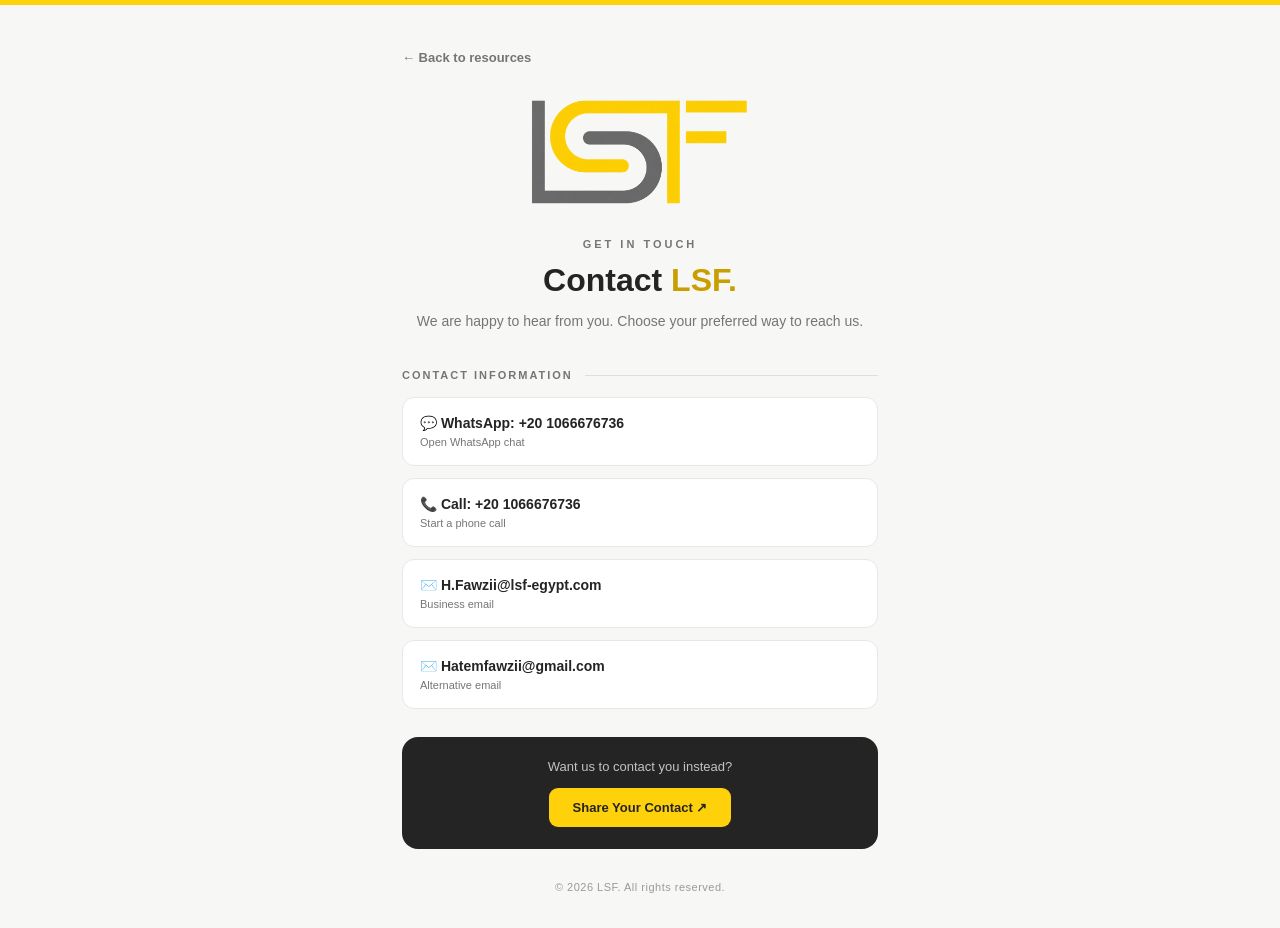
==== contact-us.html @ 05007c61 "Add files via upload" ====
<!doctype html><html lang="en"><head><meta charset="utf-8"><meta name="viewport" content="width=device-width, initial-scale=1"><meta name="theme-color" content="#ffd10a"><title>Contact Us | LSF</title><link rel="stylesheet" href="assets/style.css"></head><body><div class="top-line"></div><main class="container"><a class="back" href="index.html">← Back to resources</a><header class="header"><img class="logo" src="assets/lsf.png" alt="LSF logo"><div class="eyebrow">Get in Touch</div><h1>Contact <span>LSF.</span></h1><p class="subtitle">We are happy to hear from you. Choose your preferred way to reach us.</p></header><div class="section-label">Contact Information</div><section class="contact-actions"><a class="contact-action" href="https://wa.me/201066676736" target="_blank" rel="noopener noreferrer">💬 WhatsApp: +20 1066676736<span>Open WhatsApp chat</span></a><a class="contact-action" href="tel:+201066676736">📞 Call: +20 1066676736<span>Start a phone call</span></a><a class="contact-action" href="mailto:H.Fawzii@lsf-egypt.com">✉️ H.Fawzii@lsf-egypt.com<span>Business email</span></a><a class="contact-action" href="mailto:Hatemfawzii@gmail.com">✉️ Hatemfawzii@gmail.com<span>Alternative email</span></a></section><section class="contact-panel"><p>Want us to contact you instead?</p><a href="contact.html">Share Your Contact ↗</a></section><footer>© 2026 LSF. All rights reserved.</footer></main></body></html>
---- assets/style.css ----
:root{--yellow:#ffd10a;--gray:#757575;--dark:#242424;--light:#f7f7f5;--white:#fff;--line:#e7e7e7}*{box-sizing:border-box}body{margin:0;font-family:Arial,Helvetica,sans-serif;background:var(--light);color:var(--dark);min-height:100vh}.top-line{height:5px;background:var(--yellow)}.container{width:100%;max-width:520px;margin:auto;padding:43px 22px 35px}.header{text-align:center;margin-bottom:35px}.logo{display:block;width:220px;max-width:80%;height:auto;margin:0 auto 30px}.eyebrow{font-size:11px;font-weight:bold;letter-spacing:3px;color:var(--gray);text-transform:uppercase;margin-bottom:12px}h1{font-size:32px;line-height:1.15;margin:0 0 12px;font-weight:800}h1 span{color:#c89e00}.subtitle{color:var(--gray);font-size:14px;line-height:1.7;margin:0}.section-label{display:flex;align-items:center;gap:12px;color:var(--gray);font-size:11px;letter-spacing:2px;font-weight:bold;text-transform:uppercase;margin-bottom:16px}.section-label:after{content:'';flex:1;height:1px;background:#dedede}.resources{display:flex;flex-direction:column;gap:12px}.resource{display:flex;align-items:center;gap:16px;padding:18px;background:#fff;border:1px solid var(--line);border-radius:16px;text-decoration:none;color:var(--dark);transition:transform .2s,border-color .2s,box-shadow .2s}.resource:hover{transform:translateY(-3px);border-color:var(--yellow);box-shadow:0 8px 25px #0000000c}.resource:focus-visible,.link:focus-visible,button:focus-visible,input:focus-visible,select:focus-visible,a:focus-visible{outline:3px solid #c89e00;outline-offset:3px}.resource-icon{width:48px;height:48px;flex-shrink:0;border-radius:12px;background:#fff5c6;display:flex;justify-content:center;align-items:center;font-size:23px}.resource-info{flex:1;min-width:0}.resource-title{font-size:15px;font-weight:700;margin-bottom:5px}.resource-description{color:var(--gray);font-size:12px;line-height:1.5}.arrow{color:#9b9b9b;font-size:22px}.contact-panel{margin-top:28px;text-align:center;padding:22px;background:var(--dark);border-radius:16px;color:#fff}.contact-panel p{margin:0 0 14px;color:#c2c2c2;font-size:13px}.contact-panel a,.primary-link{display:inline-block;text-decoration:none;background:var(--yellow);color:var(--dark);padding:12px 24px;border-radius:9px;font-weight:bold;font-size:13px}footer{text-align:center;color:#9a9a9a;font-size:11px;margin-top:32px;letter-spacing:.5px}.back{color:var(--gray);text-decoration:none;font-size:13px;font-weight:bold;display:inline-block;margin-bottom:26px}.form-card{background:white;border:1px solid var(--line);border-radius:18px;padding:28px 24px}.form-card h1{font-size:27px}.form-card .subtitle{margin-bottom:25px}.form-header{text-align:center}.form-header .logo{width:160px;margin-bottom:19px}.field{margin:0 0 18px}.field label{display:block;font-size:13px;font-weight:700;margin-bottom:8px}.required{color:#b78800}.optional{color:#919191;font-size:11px;font-weight:400}.field input,.field select{width:100%;height:46px;border:1px solid #dcdcdc;border-radius:10px;padding:0 13px;font-family:inherit;font-size:14px;background:#fff;color:var(--dark)}.phone-row{display:flex;gap:9px}.phone-row input:first-child{width:95px;flex:none}.field small{display:block;margin-top:7px;color:var(--gray);font-size:11px;line-height:1.5}.consent{display:flex;align-items:start;gap:10px;color:#626262;font-size:12px;line-height:1.6;margin-bottom:15px}.consent input{accent-color:#c89e00;margin-top:3px}.submit{border:0;display:flex;align-items:center;justify-content:center;width:100%;min-height:48px;border-radius:10px;background:var(--yellow);color:var(--dark);font-size:14px;font-weight:700;cursor:pointer}.submit:disabled{opacity:.55;cursor:wait}.status{font-size:12px;margin:0 0 12px;line-height:1.5}.status.error{color:#b42318}.status.good{color:#176a36}.privacy-note{font-size:11px;color:var(--gray);line-height:1.7;text-align:center;margin:14px 0 0}.contact-actions{display:grid;gap:12px}.contact-action{display:flex;flex-direction:column;gap:5px;border:1px solid var(--line);border-radius:12px;padding:17px;text-decoration:none;color:var(--dark);background:#fff;font-size:14px;font-weight:bold;overflow-wrap:anywhere}.contact-action:hover{border-color:#c89e00;background:#fffdf4}.contact-action span{font-size:11px;font-weight:normal;color:var(--gray)}.muted{color:var(--gray);font-size:12px;line-height:1.7}.hidden-trap{position:absolute;left:-99999px;width:1px;height:1px;overflow:hidden}@media(max-width:400px){.container{padding:32px 18px}.logo{width:185px}h1{font-size:28px}.resource{padding:15px}.form-card{padding:24px 17px}}
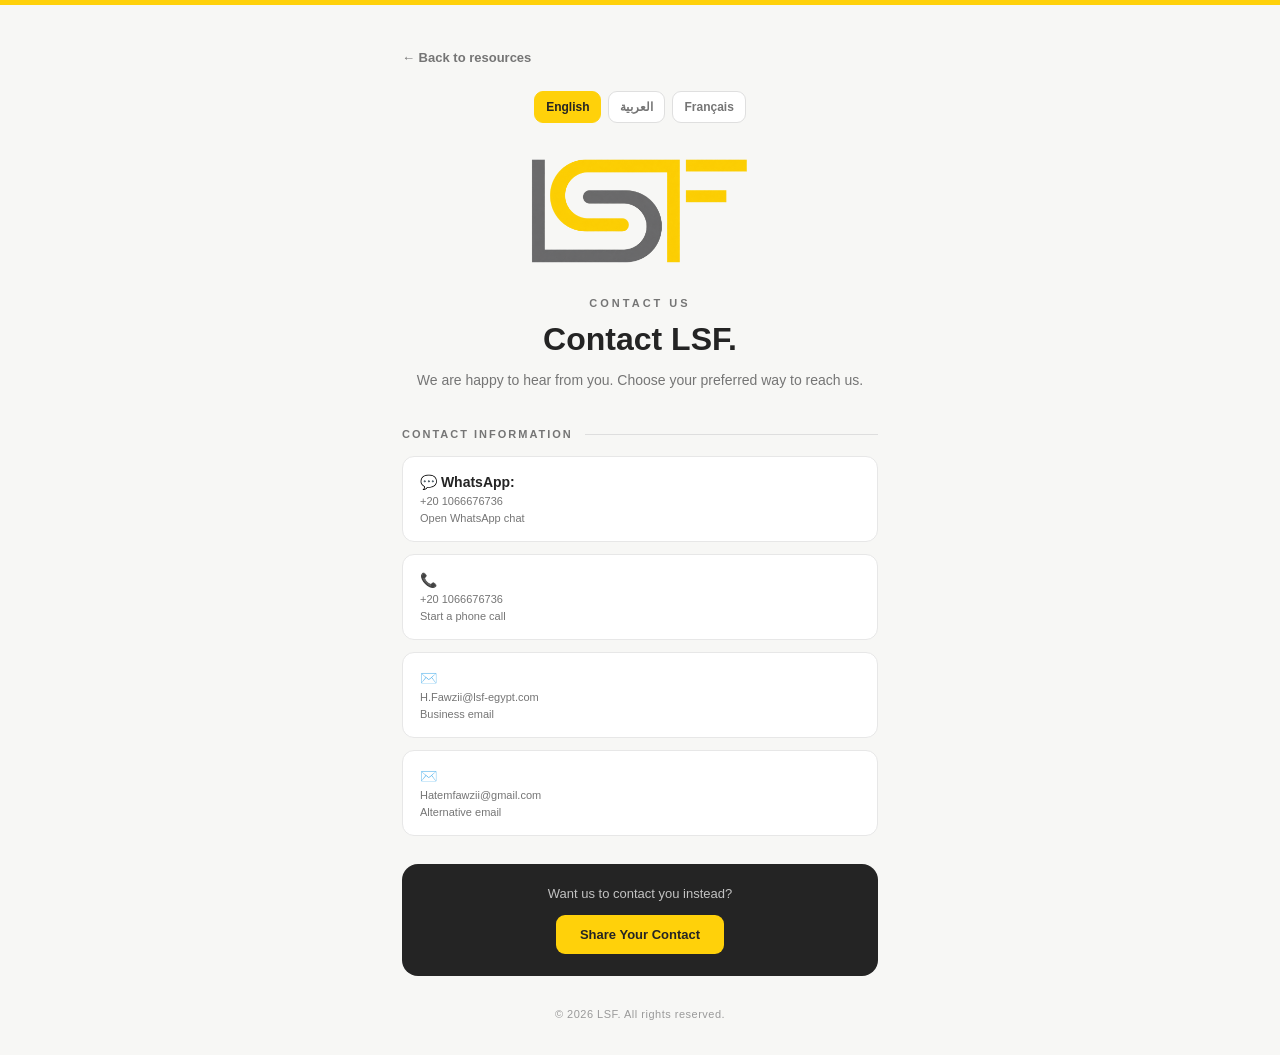
==== commit 2505fcb0: "Add files via upload" ====
--- a/contact-us.html
+++ b/contact-us.html
@@ -1 +1 @@
-<!doctype html><html lang="en"><head><meta charset="utf-8"><meta name="viewport" content="width=device-width, initial-scale=1"><meta name="theme-color" content="#ffd10a"><title>Contact Us | LSF</title><link rel="stylesheet" href="assets/style.css"></head><body><div class="top-line"></div><main class="container"><a class="back" href="index.html">← Back to resources</a><header class="header"><img class="logo" src="assets/lsf.png" alt="LSF logo"><div class="eyebrow">Get in Touch</div><h1>Contact <span>LSF.</span></h1><p class="subtitle">We are happy to hear from you. Choose your preferred way to reach us.</p></header><div class="section-label">Contact Information</div><section class="contact-actions"><a class="contact-action" href="https://wa.me/201066676736" target="_blank" rel="noopener noreferrer">💬 WhatsApp: +20 1066676736<span>Open WhatsApp chat</span></a><a class="contact-action" href="tel:+201066676736">📞 Call: +20 1066676736<span>Start a phone call</span></a><a class="contact-action" href="mailto:H.Fawzii@lsf-egypt.com">✉️ H.Fawzii@lsf-egypt.com<span>Business email</span></a><a class="contact-action" href="mailto:Hatemfawzii@gmail.com">✉️ Hatemfawzii@gmail.com<span>Alternative email</span></a></section><section class="contact-panel"><p>Want us to contact you instead?</p><a href="contact.html">Share Your Contact ↗</a></section><footer>© 2026 LSF. All rights reserved.</footer></main></body></html>+<!doctype html><html lang="en"><head><meta charset="utf-8"><meta name="viewport" content="width=device-width, initial-scale=1"><meta name="theme-color" content="#ffd10a"><title>LSF</title><link rel="stylesheet" href="assets/style.css"></head><body><div class="top-line"></div><main class="container"><a class="back" href="index.html" data-lang-link data-i18n="back">← Back to resources</a><nav class="language-switch" aria-label="Language"><a data-switch-lang="en" href="?lang=en">English</a><a data-switch-lang="ar" href="?lang=ar">العربية</a><a data-switch-lang="fr" href="?lang=fr">Français</a></nav><header class="header"><img class="logo" src="assets/lsf.png" alt="LSF logo"><div class="eyebrow" data-i18n="us">Contact Us</div><h1 data-i18n="usHeading">Contact LSF.</h1><p class="subtitle" data-i18n="usLead">We are happy to hear from you. Choose your preferred way to reach us.</p></header><div class="section-label" data-i18n="details">Contact Information</div><section class="contact-actions"><a class="contact-action" href="https://wa.me/201066676736" target="_blank" rel="noopener noreferrer">💬 WhatsApp: <span class="ltr-value">+20 1066676736</span><span data-i18n="waDesc">Open WhatsApp chat</span></a><a class="contact-action" href="tel:+201066676736">📞 <span class="ltr-value">+20 1066676736</span><span data-i18n="callDesc">Start a phone call</span></a><a class="contact-action" href="mailto:H.Fawzii@lsf-egypt.com">✉️ <span class="ltr-value">H.Fawzii@lsf-egypt.com</span><span data-i18n="biz">Business email</span></a><a class="contact-action" href="mailto:Hatemfawzii@gmail.com">✉️ <span class="ltr-value">Hatemfawzii@gmail.com</span><span data-i18n="alt">Alternative email</span></a></section><section class="contact-panel"><p data-i18n="ask">Want us to contact you instead?</p><a href="contact.html" data-lang-link data-i18n="share">Share Your Contact</a></section><footer>© 2026 LSF. All rights reserved.</footer></main><script src="assets/i18n.js"></script><script>const LSF_CURRENT_LANG=langFromUrl();applyLanguage(LSF_CURRENT_LANG);</script></body></html>
--- a/assets/style.css
+++ b/assets/style.css
@@ -1,2 +1,5 @@
 
 :root{--yellow:#ffd10a;--gray:#757575;--dark:#242424;--light:#f7f7f5;--white:#fff;--line:#e7e7e7}*{box-sizing:border-box}body{margin:0;font-family:Arial,Helvetica,sans-serif;background:var(--light);color:var(--dark);min-height:100vh}.top-line{height:5px;background:var(--yellow)}.container{width:100%;max-width:520px;margin:auto;padding:43px 22px 35px}.header{text-align:center;margin-bottom:35px}.logo{display:block;width:220px;max-width:80%;height:auto;margin:0 auto 30px}.eyebrow{font-size:11px;font-weight:bold;letter-spacing:3px;color:var(--gray);text-transform:uppercase;margin-bottom:12px}h1{font-size:32px;line-height:1.15;margin:0 0 12px;font-weight:800}h1 span{color:#c89e00}.subtitle{color:var(--gray);font-size:14px;line-height:1.7;margin:0}.section-label{display:flex;align-items:center;gap:12px;color:var(--gray);font-size:11px;letter-spacing:2px;font-weight:bold;text-transform:uppercase;margin-bottom:16px}.section-label:after{content:'';flex:1;height:1px;background:#dedede}.resources{display:flex;flex-direction:column;gap:12px}.resource{display:flex;align-items:center;gap:16px;padding:18px;background:#fff;border:1px solid var(--line);border-radius:16px;text-decoration:none;color:var(--dark);transition:transform .2s,border-color .2s,box-shadow .2s}.resource:hover{transform:translateY(-3px);border-color:var(--yellow);box-shadow:0 8px 25px #0000000c}.resource:focus-visible,.link:focus-visible,button:focus-visible,input:focus-visible,select:focus-visible,a:focus-visible{outline:3px solid #c89e00;outline-offset:3px}.resource-icon{width:48px;height:48px;flex-shrink:0;border-radius:12px;background:#fff5c6;display:flex;justify-content:center;align-items:center;font-size:23px}.resource-info{flex:1;min-width:0}.resource-title{font-size:15px;font-weight:700;margin-bottom:5px}.resource-description{color:var(--gray);font-size:12px;line-height:1.5}.arrow{color:#9b9b9b;font-size:22px}.contact-panel{margin-top:28px;text-align:center;padding:22px;background:var(--dark);border-radius:16px;color:#fff}.contact-panel p{margin:0 0 14px;color:#c2c2c2;font-size:13px}.contact-panel a,.primary-link{display:inline-block;text-decoration:none;background:var(--yellow);color:var(--dark);padding:12px 24px;border-radius:9px;font-weight:bold;font-size:13px}footer{text-align:center;color:#9a9a9a;font-size:11px;margin-top:32px;letter-spacing:.5px}.back{color:var(--gray);text-decoration:none;font-size:13px;font-weight:bold;display:inline-block;margin-bottom:26px}.form-card{background:white;border:1px solid var(--line);border-radius:18px;padding:28px 24px}.form-card h1{font-size:27px}.form-card .subtitle{margin-bottom:25px}.form-header{text-align:center}.form-header .logo{width:160px;margin-bottom:19px}.field{margin:0 0 18px}.field label{display:block;font-size:13px;font-weight:700;margin-bottom:8px}.required{color:#b78800}.optional{color:#919191;font-size:11px;font-weight:400}.field input,.field select{width:100%;height:46px;border:1px solid #dcdcdc;border-radius:10px;padding:0 13px;font-family:inherit;font-size:14px;background:#fff;color:var(--dark)}.phone-row{display:flex;gap:9px}.phone-row input:first-child{width:95px;flex:none}.field small{display:block;margin-top:7px;color:var(--gray);font-size:11px;line-height:1.5}.consent{display:flex;align-items:start;gap:10px;color:#626262;font-size:12px;line-height:1.6;margin-bottom:15px}.consent input{accent-color:#c89e00;margin-top:3px}.submit{border:0;display:flex;align-items:center;justify-content:center;width:100%;min-height:48px;border-radius:10px;background:var(--yellow);color:var(--dark);font-size:14px;font-weight:700;cursor:pointer}.submit:disabled{opacity:.55;cursor:wait}.status{font-size:12px;margin:0 0 12px;line-height:1.5}.status.error{color:#b42318}.status.good{color:#176a36}.privacy-note{font-size:11px;color:var(--gray);line-height:1.7;text-align:center;margin:14px 0 0}.contact-actions{display:grid;gap:12px}.contact-action{display:flex;flex-direction:column;gap:5px;border:1px solid var(--line);border-radius:12px;padding:17px;text-decoration:none;color:var(--dark);background:#fff;font-size:14px;font-weight:bold;overflow-wrap:anywhere}.contact-action:hover{border-color:#c89e00;background:#fffdf4}.contact-action span{font-size:11px;font-weight:normal;color:var(--gray)}.muted{color:var(--gray);font-size:12px;line-height:1.7}.hidden-trap{position:absolute;left:-99999px;width:1px;height:1px;overflow:hidden}@media(max-width:400px){.container{padding:32px 18px}.logo{width:185px}h1{font-size:28px}.resource{padding:15px}.form-card{padding:24px 17px}}
+
+/* Language selection and direction-aware enhancements */
+.language-options{display:grid;gap:12px;margin:12px 0 26px}.lang-btn{appearance:none;border:1px solid var(--line);background:var(--white);width:100%;border-radius:15px;padding:19px 20px;text-align:left;color:var(--dark);font:inherit;cursor:pointer;display:flex;align-items:center;gap:15px;transition:border-color .2s,transform .2s,box-shadow .2s}.lang-btn:hover,.lang-btn:focus-visible{border-color:var(--yellow);transform:translateY(-2px);box-shadow:0 8px 24px #0000000b}.lang-symbol{width:49px;height:49px;flex-shrink:0;border-radius:12px;display:grid;place-items:center;background:#fff5c6;font-weight:800;font-size:18px}.lang-name{font-size:16px;font-weight:700}.lang-sub{font-size:12px;color:var(--gray);margin-top:3px}.lang-details{display:flex;flex-direction:column}.choice-info{color:var(--gray);font-size:12px;text-align:center;margin-bottom:18px}.language-switch{display:flex;gap:7px;justify-content:center;margin:0 0 27px;flex-wrap:wrap}.language-switch a{padding:8px 11px;border-radius:9px;border:1px solid #dfdfdf;color:var(--gray);text-decoration:none;font-size:12px;background:#fff;font-weight:bold}.language-switch a.current{background:var(--yellow);border-color:var(--yellow);color:var(--dark)}#languageMenu[hidden],#resourceMenu[hidden]{display:none!important}.section-intro{margin-bottom:15px}.phone-row input{direction:ltr;text-align:left}.ltr-value{direction:ltr;unicode-bidi:isolate;display:inline-block}html[dir=rtl] .back,html[dir=rtl] .resource,html[dir=rtl] .contact-action{text-align:right}html[dir=rtl] .arrow{transform:scaleX(-1)}html[dir=rtl] .contact-action{direction:rtl}html[dir=rtl] .contact-action .ltr-value{direction:ltr}html[dir=rtl] .lang-btn{text-align:right}html[dir=rtl] .language-switch{direction:ltr}html[dir=rtl] .form-card{text-align:right}html[dir=rtl] .consent{flex-direction:row}html[dir=rtl] .field input:not([type=tel]):not([type=email]){text-align:right}html[dir=rtl] .field select{text-align:right}html[dir=rtl] .form-header{text-align:center}html[dir=rtl] .back{display:block;text-align:right}html[dir=rtl] .resource-icon{flex-shrink:0}html[dir=rtl] .section-label{flex-direction:row}html[dir=rtl] .contact-panel{text-align:center}html[dir=rtl] .resource-info{text-align:right}html[dir=rtl] .lang-name{font-size:16px}
